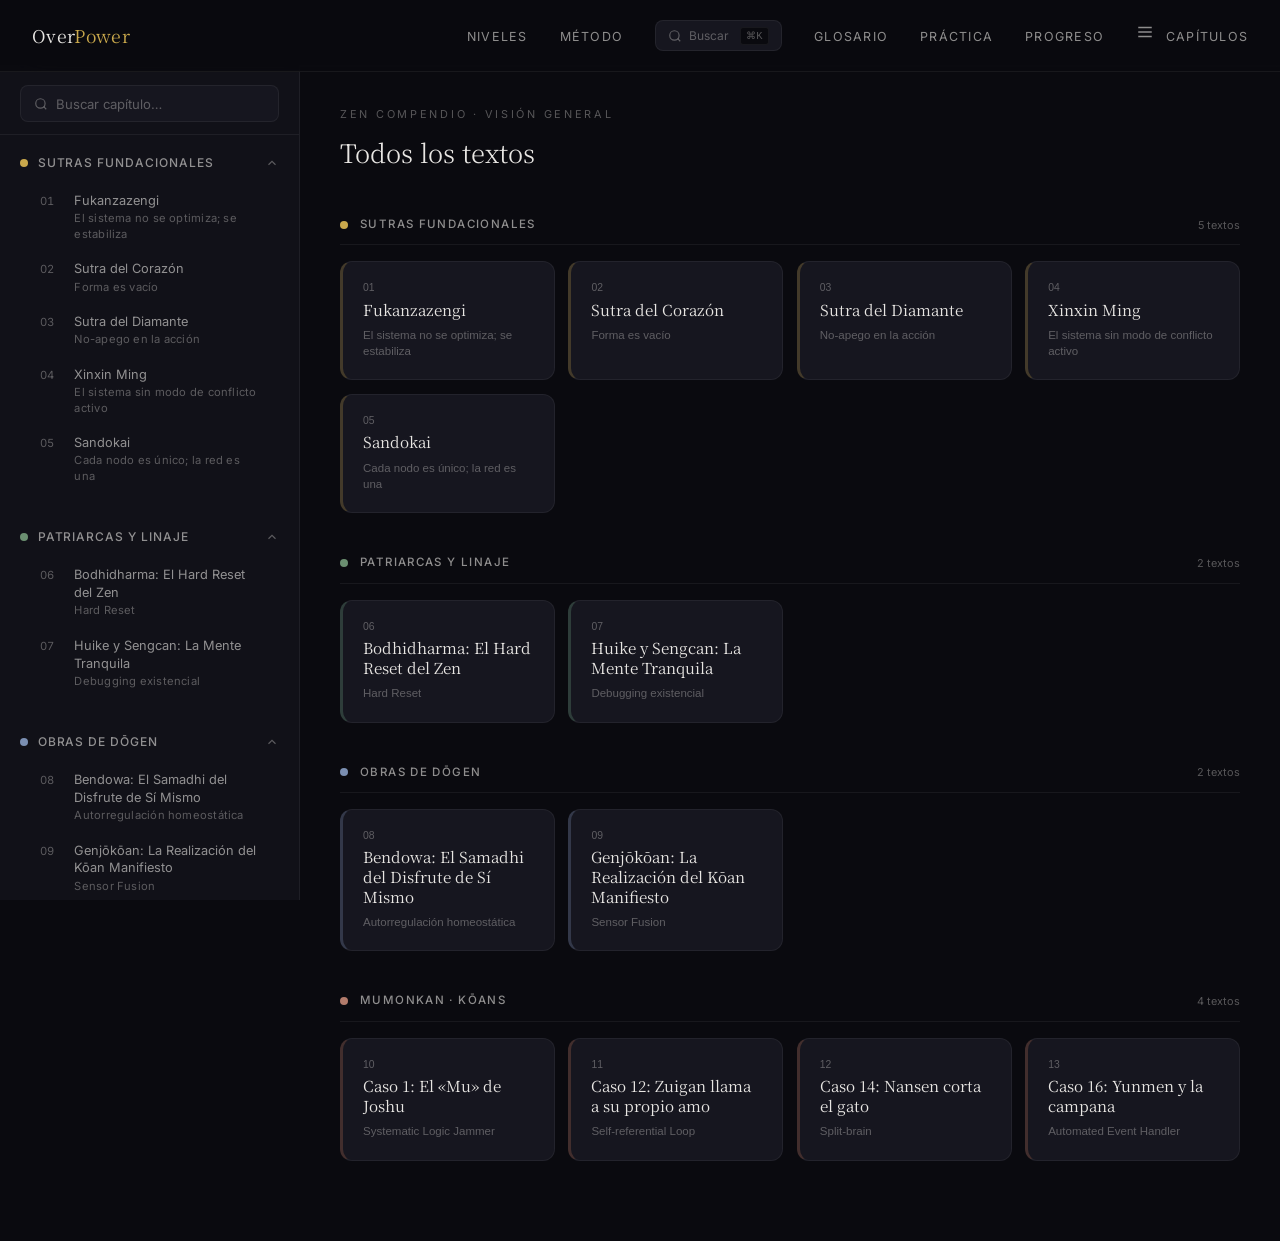
==== web/explorar.html @ 68398032 "Initial commit: 64 chapters and web platform" ====
<!DOCTYPE html>
<html lang="es">
<head>
    <meta charset="UTF-8">
    <meta name="viewport" content="width=device-width, initial-scale=1.0">
    <meta name="description" content="OverPower Compendio — Navega y lee los 32 capítulos del Zen traducido al lenguaje contemporáneo.">
    <title>Explorar · OverPower Zen Compendium</title>

    <link rel="preconnect" href="https://fonts.googleapis.com">
    <link rel="preconnect" href="https://fonts.gstatic.com" crossorigin>

    <link rel="stylesheet" href="css/tokens.css">
    <link rel="stylesheet" href="css/reader.css">
    <link rel="stylesheet" href="css/glossary.css">
    <link rel="stylesheet" href="css/search.css">

    <style>
        /* Page-specific small overrides */
        .nav { transform: none !important; }
    </style>
</head>
<body>

    <!-- NAV (always visible on explorar) -->
    <nav class="nav" id="nav" aria-label="Navegación principal">
        <a href="index.html" class="nav-logo">Over<em>Power</em></a>
        <ul class="nav-links">
            <li class="nav-hide-mobile"><a href="index.html#niveles">Niveles</a></li>
            <li class="nav-hide-mobile"><a href="index.html#metodo">Método</a></li>
            <li class="nav-hide-mobile">
                <button class="nav-search-btn" id="searchTrigger" aria-label="Buscar (Ctrl+K)">
                    <svg width="14" height="14" viewBox="0 0 24 24" fill="none" stroke="currentColor" stroke-width="2" aria-hidden="true">
                        <circle cx="11" cy="11" r="8"/><path d="M21 21l-4.35-4.35"/>
                    </svg>
                    Buscar <span class="srch-hint">⌘K</span>
                </button>
            </li>
            <li class="nav-hide-mobile"><a href="glosario.html">Glosario</a></li>
            <li class="nav-hide-mobile"><a href="practica.html">Práctica</a></li>
            <li class="nav-hide-mobile"><a href="progreso.html">Progreso</a></li>
            <!-- Mobile menu toggle -->
            <li>
                <button class="nav-link-btn" id="menuBtn" aria-label="Abrir navegación" aria-expanded="false">
                    <svg width="18" height="18" viewBox="0 0 24 24" fill="none" stroke="currentColor" stroke-width="2" aria-hidden="true">
                        <line x1="3" y1="6" x2="21" y2="6"/>
                        <line x1="3" y1="12" x2="21" y2="12"/>
                        <line x1="3" y1="18" x2="21" y2="18"/>
                    </svg>
                    <span class="nav-hide-mobile" style="margin-left:0.4rem">Capítulos</span>
                </button>
            </li>
        </ul>
    </nav>

    <!-- Reading progress bar -->
    <div class="reader-progress" aria-hidden="true">
        <div class="reader-progress-bar" id="progressBar"></div>
    </div>

    <!-- Sidebar overlay (mobile) -->
    <div class="sidebar-overlay" id="sidebarOverlay" aria-hidden="true"></div>

    <!-- ═══════ MAIN LAYOUT ═══════ -->
    <div class="explorar-layout">

        <!-- ─── SIDEBAR ─── -->
        <aside class="sidebar" id="sidebar" aria-label="Índice del compendio">

            <div class="sidebar-search">
                <div class="search-input-wrap">
                    <svg viewBox="0 0 24 24" fill="none" stroke="currentColor" stroke-width="2" aria-hidden="true">
                        <circle cx="11" cy="11" r="8"/>
                        <path d="M21 21l-4.35-4.35"/>
                    </svg>
                    <input
                        type="search"
                        class="search-input"
                        id="searchInput"
                        placeholder="Buscar capítulo…"
                        aria-label="Buscar en el compendio"
                        autocomplete="off"
                        spellcheck="false"
                    >
                </div>
            </div>

            <div id="levelsContainer" role="navigation" aria-label="Capítulos por nivel">
                <!-- Built by reader.js -->
            </div>

        </aside>

        <!-- ─── READER PANEL ─── -->
        <main class="reader-panel" id="readerPanel" aria-live="polite" aria-label="Contenido del capítulo">
            <!-- Empty state / chapter content rendered by reader.js -->
        </main>

    </div>

    <script src="js/data.js"></script>
    <script src="js/reader.js"></script>
    <script src="js/search.js"></script>
</body>
</html>
---- web/css/tokens.css ----
/* ═══════════════════════════════════════
   OVERPOWER · DESIGN TOKENS
   Design system shared across all pages
═══════════════════════════════════════ */

@import url('https://fonts.googleapis.com/css2?family=Inter:wght@300;400;500;600;700&family=Noto+Serif+JP:wght@300;400;600&display=swap');

:root {
    /* Backgrounds */
    --bg-deep:          #0a0a0f;
    --bg-surface:       #111118;
    --bg-card:          #16161f;
    --bg-card-hover:    #1c1c28;
    --bg-overlay:       rgba(10, 10, 15, 0.96);

    /* Borders */
    --border-subtle:    rgba(255, 255, 255, 0.06);
    --border-accent:    rgba(255, 255, 255, 0.12);

    /* Text */
    --text-primary:     #e8e6e3;
    --text-secondary:   rgba(232, 230, 227, 0.60);
    --text-tertiary:    rgba(232, 230, 227, 0.35);

    /* Accent — Gold (Nivel 1) */
    --accent-gold:      #c9a84c;
    --accent-gold-dim:  rgba(201, 168, 76, 0.15);
    --accent-gold-glow: rgba(201, 168, 76, 0.08);

    /* Accent — Sage (Nivel 2) */
    --accent-sage:      #6b8f71;
    --accent-sage-dim:  rgba(107, 143, 113, 0.15);

    /* Accent — Ink (Nivel 3) */
    --accent-ink:       #7b8fb2;
    --accent-ink-dim:   rgba(123, 143, 178, 0.15);

    /* Accent — Ember (Nivel 4) */
    --accent-ember:     #b27b6b;
    --accent-ember-dim: rgba(178, 123, 107, 0.15);

    /* Typography */
    --font-body:        'Inter', -apple-system, sans-serif;
    --font-display:     'Noto Serif JP', serif;

    /* Radius */
    --radius-sm:        8px;
    --radius-md:        12px;
    --radius-lg:        20px;

    /* Shadow */
    --shadow-card:      0 2px 20px rgba(0,0,0,0.3), 0 0 1px rgba(255,255,255,0.05);
    --shadow-hover:     0 8px 40px rgba(0,0,0,0.5), 0 0 1px rgba(255,255,255,0.08);

    /* Transitions */
    --transition-smooth: 0.4s cubic-bezier(0.25, 0.46, 0.45, 0.94);
    --transition-fast:   0.2s ease;
}

/* ─── RESET ─── */
*, *::before, *::after {
    margin: 0;
    padding: 0;
    box-sizing: border-box;
}

html {
    scroll-behavior: smooth;
    font-size: 16px;
}

body {
    font-family: var(--font-body);
    background: var(--bg-deep);
    color: var(--text-primary);
    line-height: 1.7;
    -webkit-font-smoothing: antialiased;
    -moz-osx-font-smoothing: grayscale;
    overflow-x: hidden;
}

/* ─── TYPOGRAPHY UTILITIES ─── */
.font-display   { font-family: var(--font-display); }
.text-gold      { color: var(--accent-gold); }
.text-secondary { color: var(--text-secondary); }
.text-tertiary  { color: var(--text-tertiary); }

.label {
    font-size: 0.70rem;
    letter-spacing: 0.25em;
    text-transform: uppercase;
    color: var(--accent-gold);
}

/* ─── ANIMATIONS ─── */
@keyframes fadeUp {
    from { opacity: 0; transform: translateY(20px); }
    to   { opacity: 1; transform: translateY(0); }
}

@keyframes fadeIn {
    from { opacity: 0; }
    to   { opacity: 1; }
}

@keyframes pulse-glow {
    0%, 100% { opacity: 0.4; transform: translate(-50%, -50%) scale(1); }
    50%       { opacity: 0.7; transform: translate(-50%, -50%) scale(1.15); }
}

/* ─── REVEAL (IntersectionObserver) ─── */
.reveal {
    opacity: 0;
    transform: translateY(30px);
    transition: opacity 0.8s ease, transform 0.8s ease;
}
.reveal.visible {
    opacity: 1;
    transform: translateY(0);
}

/* ─── SHARED SECTION WRAPPER ─── */
.section {
    max-width: 1200px;
    margin: 0 auto;
    padding: 6rem 2rem;
}

.section-header {
    text-align: center;
    margin-bottom: 4rem;
}

.section-tag {
    font-size: 0.70rem;
    letter-spacing: 0.30em;
    text-transform: uppercase;
    color: var(--accent-gold);
    margin-bottom: 1rem;
}

.section-title {
    font-family: var(--font-display);
    font-size: clamp(1.8rem, 3.5vw, 2.8rem);
    font-weight: 300;
    line-height: 1.3;
    margin-bottom: 1rem;
}

.section-desc {
    font-size: 1rem;
    color: var(--text-secondary);
    max-width: 620px;
    margin: 0 auto;
    font-weight: 300;
}

/* ─── SHARED NAV ─── */
.nav {
    position: fixed;
    top: 0; left: 0; right: 0;
    z-index: 200;
    padding: 1.25rem 2rem;
    display: flex;
    align-items: center;
    justify-content: space-between;
    background: rgba(10, 10, 15, 0.85);
    backdrop-filter: blur(24px);
    -webkit-backdrop-filter: blur(24px);
    border-bottom: 1px solid var(--border-subtle);
}

.nav-logo {
    font-family: var(--font-display);
    font-size: 1.1rem;
    font-weight: 400;
    color: var(--text-primary);
    text-decoration: none;
    letter-spacing: 0.02em;
}
.nav-logo em { font-style: normal; color: var(--accent-gold); }

.nav-links {
    display: flex;
    align-items: center;
    gap: 2rem;
    list-style: none;
}

.nav-links a, .nav-link-btn {
    font-size: 0.78rem;
    letter-spacing: 0.10em;
    text-transform: uppercase;
    color: var(--text-secondary);
    text-decoration: none;
    border: none;
    background: none;
    cursor: pointer;
    font-family: var(--font-body);
    transition: color var(--transition-fast);
    padding: 0;
}
.nav-links a:hover,
.nav-link-btn:hover { color: var(--accent-gold); }

.nav-cta {
    padding: 0.5rem 1.25rem;
    border: 1px solid var(--accent-gold);
    border-radius: 100px;
    color: var(--accent-gold) !important;
    transition: background var(--transition-fast), color var(--transition-fast) !important;
}
.nav-cta:hover {
    background: var(--accent-gold) !important;
    color: var(--bg-deep) !important;
}

/* ─── SHARED FOOTER ─── */
.footer {
    border-top: 1px solid var(--border-subtle);
    padding: 3rem 2rem;
    text-align: center;
}
.footer-logo {
    font-family: var(--font-display);
    font-size: 1.1rem;
    margin-bottom: 0.5rem;
}
.footer-logo em { font-style: normal; color: var(--accent-gold); }
.footer-quote {
    font-size: 0.85rem;
    color: var(--text-tertiary);
    font-style: italic;
    margin-bottom: 0.75rem;
    max-width: 480px;
    margin-left: auto;
    margin-right: auto;
}
.footer-text {
    font-size: 0.75rem;
    color: var(--text-tertiary);
}

/* ─── RESPONSIVE ─── */
@media (max-width: 768px) {
    .section { padding: 4rem 1.25rem; }
    .nav-links .nav-hide-mobile { display: none; }
}
---- web/css/reader.css ----
/* ═══════════════════════════════════════
   OVERPOWER · EXPLORAR / READER STYLES
═══════════════════════════════════════ */

/* ─── EXPLORAR LAYOUT ─── */
.explorar-layout {
    display: grid;
    grid-template-columns: 300px 1fr;
    min-height: 100vh;
    padding-top: 65px;
}

/* ─── SIDEBAR ─── */
.sidebar {
    position: sticky;
    top: 65px;
    height: calc(100vh - 65px);
    overflow-y: auto;
    border-right: 1px solid var(--border-subtle);
    background: var(--bg-surface);
    scrollbar-width: thin;
    scrollbar-color: var(--border-accent) transparent;
    display: flex;
    flex-direction: column;
}

.sidebar::-webkit-scrollbar { width: 4px; }
.sidebar::-webkit-scrollbar-track { background: transparent; }
.sidebar::-webkit-scrollbar-thumb { background: var(--border-accent); border-radius: 2px; }

/* Search */
.sidebar-search {
    padding: 1.25rem 1.25rem 0.75rem;
    position: sticky;
    top: 0;
    background: var(--bg-surface);
    z-index: 10;
    border-bottom: 1px solid var(--border-subtle);
}

.search-input-wrap {
    position: relative;
    display: flex;
    align-items: center;
}

.search-input-wrap svg {
    position: absolute;
    left: 0.85rem;
    color: var(--text-tertiary);
    width: 14px; height: 14px;
    pointer-events: none;
}

.search-input {
    width: 100%;
    background: var(--bg-card);
    border: 1px solid var(--border-subtle);
    border-radius: var(--radius-sm);
    color: var(--text-primary);
    font-family: var(--font-body);
    font-size: 0.82rem;
    padding: 0.6rem 0.85rem 0.6rem 2.2rem;
    outline: none;
    transition: border-color var(--transition-fast);
}
.search-input::placeholder { color: var(--text-tertiary); }
.search-input:focus { border-color: var(--accent-gold); }

/* Level groups in sidebar */
.sidebar-level {
    padding: 0.5rem 0;
}

.sidebar-level-header {
    display: flex;
    align-items: center;
    gap: 0.6rem;
    padding: 0.6rem 1.25rem;
    cursor: pointer;
    user-select: none;
    transition: background var(--transition-fast);
}
.sidebar-level-header:hover { background: var(--bg-card); }

.sidebar-level-dot {
    width: 8px; height: 8px;
    border-radius: 50%;
    flex-shrink: 0;
}
[data-level="1"] .sidebar-level-dot { background: var(--accent-gold); }
[data-level="2"] .sidebar-level-dot { background: var(--accent-sage); }
[data-level="3"] .sidebar-level-dot { background: var(--accent-ink); }
[data-level="4"] .sidebar-level-dot { background: var(--accent-ember); }

.sidebar-level-name {
    font-size: 0.75rem;
    font-weight: 500;
    letter-spacing: 0.08em;
    text-transform: uppercase;
    color: var(--text-secondary);
    flex: 1;
}

.sidebar-level-chevron {
    width: 14px; height: 14px;
    color: var(--text-tertiary);
    transition: transform 0.3s;
}
.sidebar-level.open .sidebar-level-chevron { transform: rotate(180deg); }

/* Chapter list */
.sidebar-chapters {
    display: none;
    padding: 0 0 0.5rem;
}
.sidebar-level.open .sidebar-chapters { display: block; }

.sidebar-chapter-btn {
    width: 100%;
    display: flex;
    align-items: flex-start;
    gap: 0.65rem;
    padding: 0.55rem 1.25rem 0.55rem 2.5rem;
    border: none;
    background: none;
    color: var(--text-secondary);
    font-family: var(--font-body);
    font-size: 0.80rem;
    line-height: 1.4;
    text-align: left;
    cursor: pointer;
    transition: background var(--transition-fast), color var(--transition-fast);
    position: relative;
}
.sidebar-chapter-btn:hover {
    background: var(--bg-card);
    color: var(--text-primary);
}
.sidebar-chapter-btn.active {
    color: var(--accent-gold);
    background: var(--accent-gold-dim);
}
.sidebar-chapter-btn.active::before {
    content: '';
    position: absolute;
    left: 0; top: 0; bottom: 0;
    width: 3px;
    background: var(--accent-gold);
    border-radius: 0 2px 2px 0;
}

.chapter-btn-num {
    font-variant-numeric: tabular-nums;
    color: var(--text-tertiary);
    font-size: 0.70rem;
    padding-top: 2px;
    flex-shrink: 0;
    width: 1.5rem;
}

.chapter-btn-content { flex: 1; }
.chapter-btn-title { display: block; }
.chapter-btn-metaphor {
    display: block;
    font-size: 0.70rem;
    color: var(--text-tertiary);
    margin-top: 0.1rem;
    letter-spacing: 0.02em;
}

/* Read dot (read/unread) */
.chapter-read-dot {
    width: 6px; height: 6px;
    border-radius: 50%;
    background: var(--accent-gold);
    flex-shrink: 0;
    margin-top: 5px;
    opacity: 0;
    transition: opacity 0.3s;
}
.sidebar-chapter-btn.read .chapter-read-dot { opacity: 1; }

/* ─── MAIN READER PANEL ─── */
.reader-panel {
    min-height: calc(100vh - 65px);
    display: flex;
    flex-direction: column;
}

/* Empty state */
.reader-empty {
    flex: 1;
    display: flex;
    flex-direction: column;
    align-items: center;
    justify-content: center;
    text-align: center;
    padding: 3rem;
    gap: 1rem;
    opacity: 0;
    animation: fadeIn 0.6s 0.2s ease forwards;
}

.reader-empty-glyph {
    font-family: var(--font-display);
    font-size: 5rem;
    font-weight: 300;
    color: var(--border-subtle);
    line-height: 1;
    margin-bottom: 0.5rem;
}

.reader-empty h2 {
    font-family: var(--font-display);
    font-size: 1.4rem;
    font-weight: 300;
    color: var(--text-secondary);
}
.reader-empty p {
    font-size: 0.9rem;
    color: var(--text-tertiary);
    max-width: 340px;
    line-height: 1.7;
}

/* Chapter reader */
.reader-chapter {
    max-width: 760px;
    margin: 0 auto;
    padding: 3.5rem 2.5rem 5rem;
    width: 100%;
    animation: fadeIn 0.5s ease;
}

.reader-breadcrumb {
    display: flex;
    align-items: center;
    gap: 0.5rem;
    margin-bottom: 2.5rem;
    font-size: 0.72rem;
    letter-spacing: 0.10em;
    text-transform: uppercase;
    color: var(--text-tertiary);
}
.reader-breadcrumb .sep { opacity: 0.4; }

.reader-chapter-num {
    font-family: var(--font-display);
    font-size: 5rem;
    font-weight: 300;
    line-height: 1;
    color: var(--border-subtle);
    margin-bottom: -1rem;
}

.reader-title {
    font-family: var(--font-display);
    font-size: clamp(1.8rem, 3vw, 2.5rem);
    font-weight: 300;
    line-height: 1.2;
    margin-bottom: 0.5rem;
}

.reader-metaphor {
    font-size: 0.75rem;
    letter-spacing: 0.12em;
    text-transform: uppercase;
    color: var(--accent-gold);
    margin-bottom: 2rem;
}

/* Level badge */
.reader-level-badge {
    display: inline-flex;
    align-items: center;
    gap: 0.4rem;
    padding: 0.3rem 0.8rem;
    border-radius: 100px;
    font-size: 0.70rem;
    letter-spacing: 0.08em;
    text-transform: uppercase;
    margin-bottom: 2.5rem;
    background: var(--bg-card);
    border: 1px solid var(--border-subtle);
    color: var(--text-tertiary);
}
.reader-level-badge .dot {
    width: 6px; height: 6px;
    border-radius: 50%;
}

/* Divider */
.reader-divider {
    width: 40px;
    height: 1px;
    background: var(--border-accent);
    margin: 2rem 0;
}

/* Content blocks */
.reader-section-label {
    font-size: 0.68rem;
    letter-spacing: 0.25em;
    text-transform: uppercase;
    color: var(--text-tertiary);
    margin-bottom: 0.75rem;
}

.reader-body {
    font-size: 1.05rem;
    line-height: 1.85;
    color: var(--text-secondary);
    margin-bottom: 1.5rem;
}

.reader-body strong {
    color: var(--text-primary);
    font-weight: 500;
}

.reader-body em {
    color: var(--text-primary);
    font-style: italic;
}

/* Analogy cards */
.analogy-card {
    background: var(--bg-card);
    border: 1px solid var(--border-subtle);
    border-radius: var(--radius-md);
    padding: 1.5rem;
    margin-bottom: 1rem;
    transition: border-color var(--transition-fast);
}
.analogy-card:hover { border-color: var(--border-accent); }

.analogy-title {
    font-family: var(--font-display);
    font-size: 0.95rem;
    color: var(--text-primary);
    margin-bottom: 0.75rem;
}

.analogy-text {
    font-size: 0.92rem;
    line-height: 1.75;
    color: var(--text-secondary);
}

.analogy-limit {
    margin-top: 0.75rem;
    padding: 0.6rem 0.9rem;
    background: var(--bg-surface);
    border-radius: var(--radius-sm);
    font-size: 0.80rem;
    color: var(--text-tertiary);
    font-style: italic;
    border-left: 2px solid var(--border-accent);
}
.analogy-limit::before { content: '⚠ '; }

/* Contemplative question */
.reader-question {
    margin-top: 2.5rem;
    padding: 2rem;
    background: var(--accent-gold-glow);
    border-left: 3px solid var(--accent-gold);
    border-radius: 0 var(--radius-md) var(--radius-md) 0;
    font-size: 1.05rem;
    color: var(--text-primary);
    line-height: 1.8;
    font-style: italic;
    font-family: var(--font-display);
    font-weight: 300;
}

/* Navigation between chapters */
.reader-nav-bottom {
    display: flex;
    justify-content: space-between;
    align-items: center;
    margin-top: 4rem;
    padding-top: 2rem;
    border-top: 1px solid var(--border-subtle);
    gap: 1rem;
}

.reader-nav-btn {
    display: flex;
    align-items: center;
    gap: 0.5rem;
    padding: 0.75rem 1.25rem;
    border: 1px solid var(--border-subtle);
    border-radius: var(--radius-md);
    background: var(--bg-card);
    color: var(--text-secondary);
    font-family: var(--font-body);
    font-size: 0.82rem;
    cursor: pointer;
    transition: var(--transition-fast);
    text-decoration: none;
    max-width: 240px;
}
.reader-nav-btn:hover {
    border-color: var(--accent-gold);
    color: var(--accent-gold);
}
.reader-nav-btn .nav-btn-title {
    font-size: 0.75rem;
    color: var(--text-tertiary);
    display: block;
}
.reader-nav-btn .nav-btn-chapter {
    font-size: 0.85rem;
    color: inherit;
    display: block;
    margin-top: 0.1rem;
    white-space: nowrap;
    overflow: hidden;
    text-overflow: ellipsis;
}
.reader-nav-btn.prev { flex-direction: row; }
.reader-nav-btn.next { flex-direction: row-reverse; margin-left: auto; }

/* Progress bar */
.reader-progress {
    position: fixed;
    top: 65px; left: 300px; right: 0;
    height: 2px;
    background: var(--border-subtle);
    z-index: 100;
}
.reader-progress-bar {
    height: 100%;
    background: var(--accent-gold);
    transition: width 0.1s;
    width: 0%;
}

/* ─── RESPONSIVE ─── */
@media (max-width: 900px) {
    .explorar-layout {
        grid-template-columns: 1fr;
    }

    .sidebar {
        position: fixed;
        left: -300px;
        top: 65px;
        width: 300px;
        z-index: 150;
        transition: left 0.4s cubic-bezier(0.25, 0.46, 0.45, 0.94);
        height: calc(100vh - 65px);
    }

    .sidebar.open { left: 0; }

    .sidebar-overlay {
        display: none;
        position: fixed;
        inset: 0;
        background: rgba(0,0,0,0.5);
        z-index: 140;
        backdrop-filter: blur(4px);
    }
    .sidebar-overlay.visible { display: block; }

    .reader-progress { left: 0; }

    .reader-chapter { padding: 2rem 1.25rem 4rem; }

    .reader-nav-bottom { flex-direction: column; }
    .reader-nav-btn { max-width: 100%; width: 100%; }
    .reader-nav-btn.next { margin-left: 0; }
}

@media (max-width: 768px) {
    .reader-chapter-num { font-size: 3.5rem; }
    .reader-question { padding: 1.25rem; }
}

/* ═══════════════════════════════════════
   MOSAIC VIEW (chapter gallery home state)
═══════════════════════════════════════ */

.mosaic-home {
    padding: 2.5rem;
    animation: fadeIn 0.5s ease;
    overflow-y: auto;
}

.mosaic-home-header {
    margin-bottom: 2.5rem;
}
.mosaic-home-eyebrow {
    font-size: 0.68rem;
    letter-spacing: 0.25em;
    text-transform: uppercase;
    color: var(--text-tertiary);
    margin-bottom: 0.5rem;
}
.mosaic-home-title {
    font-family: var(--font-display);
    font-size: 1.6rem;
    font-weight: 300;
    color: var(--text-primary);
}

/* One level group per row */
.mosaic-level-group {
    margin-bottom: 2.5rem;
}

.mosaic-level-header {
    display: flex;
    align-items: center;
    gap: 0.75rem;
    margin-bottom: 1rem;
    padding-bottom: 0.6rem;
    border-bottom: 1px solid var(--border-subtle);
}

.mosaic-level-dot {
    width: 8px; height: 8px;
    border-radius: 50%;
    flex-shrink: 0;
}
.mosaic-level-group[data-level="1"] .mosaic-level-dot { background: var(--accent-gold); }
.mosaic-level-group[data-level="2"] .mosaic-level-dot { background: var(--accent-sage); }
.mosaic-level-group[data-level="3"] .mosaic-level-dot { background: var(--accent-ink); }
.mosaic-level-group[data-level="4"] .mosaic-level-dot { background: var(--accent-ember); }

.mosaic-level-name {
    font-size: 0.72rem;
    font-weight: 500;
    letter-spacing: 0.12em;
    text-transform: uppercase;
    color: var(--text-secondary);
    flex: 1;
}

.mosaic-level-count {
    font-size: 0.68rem;
    color: var(--text-tertiary);
}

/* Chapter card grid per level */
.mosaic-grid {
    display: grid;
    grid-template-columns: repeat(auto-fill, minmax(210px, 1fr));
    gap: 0.85rem;
}

.mosaic-card {
    background: var(--bg-card);
    border: 1px solid var(--border-subtle);
    border-radius: var(--radius-md);
    padding: 1.25rem;
    cursor: pointer;
    transition: var(--transition-smooth);
    position: relative;
    text-align: left;
    border-left-width: 3px;
    display: flex;
    flex-direction: column;
    gap: 0.4rem;
}

.mosaic-card[data-level="1"] { border-left-color: rgba(201,168,76,0.25); }
.mosaic-card[data-level="2"] { border-left-color: rgba(120,180,140,0.25); }
.mosaic-card[data-level="3"] { border-left-color: rgba(140,160,200,0.25); }
.mosaic-card[data-level="4"] { border-left-color: rgba(200,120,90,0.25); }

.mosaic-card:hover {
    background: var(--bg-card-hover);
    transform: translateY(-2px);
    box-shadow: var(--shadow-card);
}
.mosaic-card[data-level="1"]:hover { border-left-color: var(--accent-gold); }
.mosaic-card[data-level="2"]:hover { border-left-color: var(--accent-sage); }
.mosaic-card[data-level="3"]:hover { border-left-color: var(--accent-ink); }
.mosaic-card[data-level="4"]:hover { border-left-color: var(--accent-ember); }

.mosaic-card-read-dot {
    position: absolute;
    top: 0.85rem; right: 0.85rem;
    width: 6px; height: 6px;
    border-radius: 50%;
    background: var(--accent-gold);
    opacity: 0;
    transition: opacity 0.3s;
}
.mosaic-card.is-read .mosaic-card-read-dot { opacity: 1; }

.mosaic-card-num {
    font-size: 0.65rem;
    color: var(--text-tertiary);
    font-variant-numeric: tabular-nums;
}
.mosaic-card-title {
    font-family: var(--font-display);
    font-size: 0.95rem;
    font-weight: 400;
    color: var(--text-primary);
    line-height: 1.3;
}
.mosaic-card-metaphor {
    font-size: 0.72rem;
    color: var(--text-tertiary);
    line-height: 1.4;
    margin-top: 0.1rem;
}

/* ═══════════════════════════════════════
   RELATED CHAPTERS (at end of reader)
═══════════════════════════════════════ */

.related-section {
    margin-top: 3rem;
    padding-top: 2rem;
    border-top: 1px solid var(--border-subtle);
}

.related-section-label {
    font-size: 0.68rem;
    letter-spacing: 0.25em;
    text-transform: uppercase;
    color: var(--text-tertiary);
    margin-bottom: 1rem;
}

.related-grid {
    display: grid;
    grid-template-columns: repeat(auto-fill, minmax(200px, 1fr));
    gap: 0.85rem;
}

.related-card {
    background: var(--bg-card);
    border: 1px solid var(--border-subtle);
    border-radius: var(--radius-md);
    padding: 1.1rem;
    cursor: pointer;
    transition: var(--transition-smooth);
    position: relative;
    display: flex;
    flex-direction: column;
    gap: 0.35rem;
}
.related-card:hover {
    border-color: var(--border-accent);
    background: var(--bg-card-hover);
    transform: translateY(-2px);
    box-shadow: var(--shadow-card);
}

.related-card-num {
    font-size: 0.65rem;
    color: var(--text-tertiary);
    font-variant-numeric: tabular-nums;
}
.related-card-title {
    font-family: var(--font-display);
    font-size: 0.9rem;
    font-weight: 400;
    color: var(--text-primary);
    line-height: 1.3;
}

.related-shared-terms {
    display: flex;
    flex-wrap: wrap;
    gap: 0.3rem;
    margin-top: 0.4rem;
}
.related-term-chip {
    font-size: 0.62rem;
    padding: 0.15rem 0.45rem;
    border-radius: 100px;
    background: var(--accent-gold-dim);
    color: var(--accent-gold);
    font-weight: 500;
}

/* Responsive mosaic */
@media (max-width: 900px) {
    .mosaic-home { padding: 1.5rem 1.25rem; }
    .mosaic-grid { grid-template-columns: repeat(auto-fill, minmax(170px, 1fr)); }
}
@media (max-width: 600px) {
    .mosaic-grid { grid-template-columns: 1fr 1fr; }
    .related-grid { grid-template-columns: 1fr 1fr; }
}
---- web/css/glossary.css ----
/* ═══════════════════════════════════════
   OVERPOWER · GLOSSARY PAGE + TOOLTIP STYLES
═══════════════════════════════════════ */

/* ─── GLOSSARY PAGE LAYOUT ─── */
.glosario-page {
    padding-top: 65px;
    min-height: 100vh;
}

/* ─── GLOSARIO HERO ─── */
.glosario-hero {
    padding: 3.5rem 2rem 2rem;
    text-align: center;
    border-bottom: 1px solid var(--border-subtle);
    background: linear-gradient(to bottom, rgba(201, 168, 76, 0.04), transparent);
}

.glosario-hero h1 {
    font-family: var(--font-display);
    font-size: clamp(2rem, 4vw, 3rem);
    font-weight: 300;
    margin-bottom: 0.5rem;
}

.glosario-hero h1 em {
    font-style: normal;
    color: var(--accent-gold);
}

.glosario-hero p {
    font-size: 0.95rem;
    color: var(--text-secondary);
    max-width: 540px;
    margin: 0 auto 2rem;
    line-height: 1.7;
}

/* ─── CONTROLS BAR ─── */
.glosario-controls {
    max-width: 1200px;
    margin: 0 auto;
    padding: 1.5rem 2rem;
    display: flex;
    gap: 1rem;
    align-items: center;
    flex-wrap: wrap;
}

.glosario-search-wrap {
    position: relative;
    flex: 1;
    min-width: 200px;
}

.glosario-search-wrap svg {
    position: absolute;
    left: 1rem;
    top: 50%;
    transform: translateY(-50%);
    color: var(--text-tertiary);
    width: 16px; height: 16px;
    pointer-events: none;
}

.glosario-search {
    width: 100%;
    background: var(--bg-card);
    border: 1px solid var(--border-subtle);
    border-radius: var(--radius-md);
    color: var(--text-primary);
    font-family: var(--font-body);
    font-size: 0.9rem;
    padding: 0.75rem 1rem 0.75rem 2.8rem;
    outline: none;
    transition: border-color var(--transition-fast);
}
.glosario-search::placeholder { color: var(--text-tertiary); }
.glosario-search:focus { border-color: var(--accent-gold); }

/* Level filter pills */
.glosario-filters {
    display: flex;
    gap: 0.5rem;
    flex-wrap: wrap;
}

.filter-pill {
    padding: 0.4rem 0.9rem;
    border-radius: 100px;
    border: 1px solid var(--border-subtle);
    background: none;
    color: var(--text-tertiary);
    font-family: var(--font-body);
    font-size: 0.72rem;
    letter-spacing: 0.08em;
    text-transform: uppercase;
    cursor: pointer;
    transition: all var(--transition-fast);
    display: flex;
    align-items: center;
    gap: 0.4rem;
}
.filter-pill:hover { border-color: var(--border-accent); color: var(--text-secondary); }
.filter-pill.active {
    background: var(--accent-gold-dim);
    border-color: var(--accent-gold);
    color: var(--accent-gold);
}
.filter-pill .pill-dot {
    width: 6px; height: 6px;
    border-radius: 50%;
}

/* Counter */
.glosario-count {
    font-size: 0.75rem;
    color: var(--text-tertiary);
    white-space: nowrap;
    margin-left: auto;
}

/* ─── GLOSSARY GRID ─── */
.glosario-grid {
    max-width: 1200px;
    margin: 0 auto;
    padding: 0 2rem 5rem;
    display: grid;
    grid-template-columns: repeat(auto-fill, minmax(320px, 1fr));
    gap: 1.25rem;
}

/* ─── TERM CARD ─── */
.gterm-card {
    background: var(--bg-card);
    border: 1px solid var(--border-subtle);
    border-radius: var(--radius-lg);
    padding: 1.75rem;
    transition: var(--transition-smooth);
    position: relative;
    overflow: hidden;
    display: flex;
    flex-direction: column;
    gap: 0;
}

.gterm-card::before {
    content: '';
    position: absolute;
    top: 0; left: 0; right: 0;
    height: 2px;
    background: var(--accent-gold);
    transform: scaleX(0);
    transform-origin: left;
    transition: transform 0.35s cubic-bezier(0.25, 0.46, 0.45, 0.94);
}
.gterm-card:hover {
    border-color: var(--border-accent);
    background: var(--bg-card-hover);
    transform: translateY(-2px);
    box-shadow: var(--shadow-card);
}
.gterm-card:hover::before { transform: scaleX(1); }

.gterm-card[style*="--level-color"] { --card-color: var(--level-color, var(--accent-gold)); }

/* Term header */
.gterm-header {
    display: flex;
    align-items: flex-start;
    justify-content: space-between;
    gap: 0.5rem;
    margin-bottom: 0.75rem;
}

.gterm-name {
    font-family: var(--font-display);
    font-size: 1.3rem;
    font-weight: 400;
    color: var(--text-primary);
    line-height: 1.2;
}

.gterm-alt {
    display: inline-block;
    font-size: 0.72rem;
    letter-spacing: 0.08em;
    text-transform: uppercase;
    color: var(--accent-gold);
    background: var(--accent-gold-dim);
    padding: 0.15rem 0.5rem;
    border-radius: 4px;
    white-space: nowrap;
    margin-top: 0.3rem;
}

/* Sections */
.gterm-section {
    margin-top: 0.85rem;
}
.gterm-section-label {
    font-size: 0.62rem;
    letter-spacing: 0.20em;
    text-transform: uppercase;
    color: var(--text-tertiary);
    margin-bottom: 0.3rem;
}
.gterm-section-text {
    font-size: 0.87rem;
    line-height: 1.6;
    color: var(--text-secondary);
}

/* Bridge translation */
.gterm-bridge {
    margin-top: 0.85rem;
    padding: 0.6rem 0.9rem;
    background: var(--accent-gold-glow);
    border-left: 2px solid var(--accent-gold);
    border-radius: 0 var(--radius-sm) var(--radius-sm) 0;
    font-size: 0.85rem;
    color: var(--text-primary);
    font-style: italic;
    line-height: 1.5;
}

/* Risk */
.gterm-risk {
    margin-top: 0.75rem;
    display: flex;
    gap: 0.4rem;
    font-size: 0.80rem;
    color: var(--text-tertiary);
    line-height: 1.5;
}
.gterm-risk-icon { flex-shrink: 0; }

/* Divider */
.gterm-divider {
    width: 100%;
    height: 1px;
    background: var(--border-subtle);
    margin: 1rem 0;
}

/* Chapter pills */
.gterm-chapters {
    display: flex;
    flex-wrap: wrap;
    gap: 0.4rem;
    margin-top: auto;
    padding-top: 0.5rem;
}
.gterm-chapters-label {
    font-size: 0.62rem;
    letter-spacing: 0.15em;
    text-transform: uppercase;
    color: var(--text-tertiary);
    width: 100%;
    margin-bottom: 0.3rem;
}
.chapter-pill {
    padding: 0.2rem 0.6rem;
    border-radius: 100px;
    font-size: 0.70rem;
    font-weight: 500;
    text-decoration: none;
    cursor: pointer;
    transition: opacity 0.2s;
    border: none;
    font-family: var(--font-body);
}
.chapter-pill:hover { opacity: 0.8; }
.chapter-pill[data-level="1"] { background: var(--accent-gold-dim);  color: var(--accent-gold); }
.chapter-pill[data-level="2"] { background: var(--accent-sage-dim);  color: var(--accent-sage); }
.chapter-pill[data-level="3"] { background: var(--accent-ink-dim);   color: var(--accent-ink); }
.chapter-pill[data-level="4"] { background: var(--accent-ember-dim); color: var(--accent-ember); }

/* Empty state */
.glosario-empty {
    grid-column: 1 / -1;
    text-align: center;
    padding: 4rem 2rem;
    color: var(--text-tertiary);
}
.glosario-empty p { font-size: 0.9rem; }


/* ═══════════════════════════════════════
   TOOLTIP SYSTEM (used in reader)
═══════════════════════════════════════ */

.gloss-term {
    position: relative;
    color: var(--accent-gold);
    text-decoration: underline;
    text-decoration-style: dotted;
    text-underline-offset: 3px;
    text-decoration-color: rgba(201, 168, 76, 0.5);
    cursor: help;
    display: inline;
}

.gloss-tooltip {
    position: absolute;
    bottom: calc(100% + 10px);
    left: 50%;
    transform: translateX(-50%) translateY(6px);
    width: 270px;
    background: var(--bg-card);
    border: 1px solid var(--border-accent);
    border-radius: var(--radius-md);
    padding: 1rem 1.1rem;
    box-shadow: 0 8px 40px rgba(0,0,0,0.6), 0 0 0 1px rgba(255,255,255,0.03);
    opacity: 0;
    pointer-events: none;
    transition: opacity 0.18s ease, transform 0.18s ease;
    z-index: 500;
    text-align: left;
    font-style: normal;
    display: block;
}
/* Pointer arrow */
.gloss-tooltip::after {
    content: '';
    position: absolute;
    top: 100%;
    left: 50%;
    transform: translateX(-50%);
    border: 6px solid transparent;
    border-top-color: var(--border-accent);
}

/* Show on hover + focus */
.gloss-term:hover      .gloss-tooltip,
.gloss-term:focus-within .gloss-tooltip {
    opacity: 1;
    transform: translateX(-50%) translateY(0);
    pointer-events: auto;
}

/* Tooltip internals */
.gt-name {
    display: block;
    font-family: var(--font-display);
    font-size: 1rem;
    font-weight: 400;
    color: var(--text-primary);
    margin-bottom: 0.1rem;
}

.gt-alt {
    display: inline-block;
    font-size: 0.65rem;
    letter-spacing: 0.10em;
    text-transform: uppercase;
    color: var(--accent-gold);
    margin-bottom: 0.6rem;
    font-style: normal;
}

.gt-def {
    font-size: 0.80rem;
    color: var(--text-secondary);
    line-height: 1.55;
    margin-bottom: 0.5rem;
    font-family: var(--font-body);
    font-style: normal;
    font-weight: 400;
}

.gt-bridge {
    font-size: 0.78rem;
    color: var(--accent-gold);
    font-style: italic;
    line-height: 1.45;
    padding: 0.35rem 0.6rem;
    background: var(--accent-gold-glow);
    border-radius: var(--radius-sm);
    display: block;
    font-family: var(--font-body);
    font-weight: 400;
}

.gt-link {
    display: inline-block;
    margin-top: 0.6rem;
    font-size: 0.68rem;
    letter-spacing: 0.08em;
    text-transform: uppercase;
    color: var(--text-tertiary);
    text-decoration: none;
    transition: color 0.2s;
}
.gt-link:hover { color: var(--accent-gold); }

/* Ensure tooltips near top of screen open downward */
.gloss-term.tooltip-below .gloss-tooltip {
    bottom: auto;
    top: calc(100% + 10px);
    transform: translateX(-50%) translateY(-6px);
}
.gloss-term.tooltip-below:hover .gloss-tooltip,
.gloss-term.tooltip-below:focus-within .gloss-tooltip {
    transform: translateX(-50%) translateY(0);
}
.gloss-term.tooltip-below .gloss-tooltip::after {
    bottom: 100%; top: auto;
    border-top-color: transparent;
    border-bottom-color: var(--border-accent);
}

/* ─── RESPONSIVE ─── */
@media (max-width: 768px) {
    .glosario-grid { grid-template-columns: 1fr; padding: 0 1.25rem 4rem; }
    .glosario-controls { padding: 1rem 1.25rem; }
    .glosario-hero { padding: 2.5rem 1.25rem 1.5rem; }
    
    /* Tooltip: on mobile show below */
    .gloss-tooltip {
        width: 230px;
        font-size: 0.85rem;
    }
}
---- web/css/search.css ----
/* ═══════════════════════════════════════
   OVERPOWER · GLOBAL SEARCH MODAL
═══════════════════════════════════════ */

/* ─── SEARCH TRIGGER BUTTON (in nav) ─── */
.nav-search-btn {
    display: flex;
    align-items: center;
    gap: 0.45rem;
    padding: 0.35rem 0.75rem;
    border: 1px solid var(--border-subtle);
    border-radius: var(--radius-sm);
    background: var(--bg-card);
    color: var(--text-tertiary);
    font-family: var(--font-body);
    font-size: 0.75rem;
    cursor: pointer;
    transition: all var(--transition-fast);
}
.nav-search-btn:hover {
    border-color: var(--border-accent);
    color: var(--text-secondary);
}
.nav-search-btn svg { flex-shrink: 0; }
.nav-search-btn .srch-hint {
    font-size: 0.65rem;
    background: var(--bg-deep);
    border: 1px solid var(--border-subtle);
    border-radius: 3px;
    padding: 0.1rem 0.35rem;
    color: var(--text-tertiary);
    margin-left: 0.2rem;
    font-family: monospace;
}
.nav-hide-mobile .srch-hint { display: none; }
@media (min-width: 700px) { .nav-hide-mobile .srch-hint { display: inline; } }

/* ─── OVERLAY ─── */
.srch-overlay {
    position: fixed;
    inset: 0;
    background: rgba(0, 0, 0, 0.75);
    backdrop-filter: blur(8px);
    -webkit-backdrop-filter: blur(8px);
    z-index: 9000;
    display: flex;
    align-items: flex-start;
    justify-content: center;
    padding: 10vh 1rem 2rem;
    opacity: 0;
    pointer-events: none;
    transition: opacity 0.18s ease;
}
.srch-overlay.open {
    opacity: 1;
    pointer-events: auto;
}

/* ─── MODAL BOX ─── */
.srch-modal {
    width: 560px;
    max-width: 100%;
    background: var(--bg-card);
    border: 1px solid var(--border-accent);
    border-radius: var(--radius-lg);
    overflow: hidden;
    box-shadow: 0 24px 80px rgba(0, 0, 0, 0.8);
    transform: translateY(-12px) scale(0.98);
    transition: transform 0.18s ease;
}
.srch-overlay.open .srch-modal {
    transform: translateY(0) scale(1);
}

/* ─── INPUT ROW ─── */
.srch-input-row {
    display: flex;
    align-items: center;
    gap: 0.75rem;
    padding: 0.9rem 1.1rem;
    border-bottom: 1px solid var(--border-subtle);
}
.srch-input-row svg {
    flex-shrink: 0;
    color: var(--text-tertiary);
    width: 18px; height: 18px;
}
.srch-input {
    flex: 1;
    background: none;
    border: none;
    outline: none;
    font-family: var(--font-body);
    font-size: 0.95rem;
    color: var(--text-primary);
}
.srch-input::placeholder { color: var(--text-tertiary); }
.srch-esc {
    font-size: 0.65rem;
    font-family: monospace;
    border: 1px solid var(--border-subtle);
    border-radius: 4px;
    padding: 0.15rem 0.45rem;
    color: var(--text-tertiary);
    background: var(--bg-deep);
    cursor: pointer;
    white-space: nowrap;
}

/* ─── RESULTS AREA ─── */
.srch-results {
    max-height: 420px;
    overflow-y: auto;
    scrollbar-width: thin;
    scrollbar-color: var(--border-accent) transparent;
}
.srch-results:empty { display: none; }

/* Hint state */
.srch-hint-state {
    padding: 2rem;
    text-align: center;
    color: var(--text-tertiary);
    font-size: 0.82rem;
    line-height: 1.7;
}

/* Empty state */
.srch-empty {
    padding: 2rem;
    text-align: center;
    color: var(--text-tertiary);
    font-size: 0.85rem;
}

/* Group label */
.srch-group-label {
    font-size: 0.62rem;
    letter-spacing: 0.20em;
    text-transform: uppercase;
    color: var(--text-tertiary);
    padding: 0.6rem 1.1rem 0.3rem;
}

/* Result item */
.srch-item {
    display: flex;
    align-items: flex-start;
    gap: 0.75rem;
    padding: 0.7rem 1.1rem;
    text-decoration: none;
    color: inherit;
    cursor: pointer;
    transition: background var(--transition-fast);
    border: none;
    width: 100%;
    text-align: left;
    background: none;
    font-family: var(--font-body);
}
.srch-item:hover,
.srch-item.srch-focused {
    background: var(--bg-card-hover);
}

.srch-item-icon {
    width: 32px; height: 32px;
    border-radius: var(--radius-sm);
    display: flex; align-items: center; justify-content: center;
    flex-shrink: 0;
    font-size: 0.75rem;
    font-weight: 600;
    font-family: var(--font-display);
}

/* Chapter item icon color by level */
.srch-item[data-level="1"] .srch-item-icon { background: var(--accent-gold-dim);  color: var(--accent-gold); }
.srch-item[data-level="2"] .srch-item-icon { background: var(--accent-sage-dim);  color: var(--accent-sage); }
.srch-item[data-level="3"] .srch-item-icon { background: var(--accent-ink-dim);   color: var(--accent-ink); }
.srch-item[data-level="4"] .srch-item-icon { background: var(--accent-ember-dim); color: var(--accent-ember); }
.srch-item.srch-glossary .srch-item-icon { background: var(--accent-gold-glow); color: var(--accent-gold); }

.srch-item-body { flex: 1; min-width: 0; }
.srch-item-title {
    font-size: 0.88rem;
    font-weight: 500;
    color: var(--text-primary);
    margin-bottom: 0.15rem;
    white-space: nowrap;
    overflow: hidden;
    text-overflow: ellipsis;
}
.srch-item-excerpt {
    font-size: 0.75rem;
    color: var(--text-tertiary);
    line-height: 1.5;
    display: -webkit-box;
    -webkit-line-clamp: 2;
    -webkit-box-orient: vertical;
    overflow: hidden;
}

mark {
    background: rgba(201, 168, 76, 0.25);
    color: var(--accent-gold);
    border-radius: 2px;
    padding: 0 2px;
}

/* Divider between groups */
.srch-divider {
    height: 1px;
    background: var(--border-subtle);
    margin: 0.25rem 0;
}

/* Footer shortcut hints */
.srch-footer {
    display: flex;
    gap: 1rem;
    padding: 0.6rem 1.1rem;
    border-top: 1px solid var(--border-subtle);
    align-items: center;
}
.srch-footer-hint {
    display: flex;
    align-items: center;
    gap: 0.35rem;
    font-size: 0.62rem;
    color: var(--text-tertiary);
}
.srch-footer-hint kbd {
    font-size: 0.60rem;
    font-family: monospace;
    border: 1px solid var(--border-subtle);
    border-radius: 3px;
    padding: 0.1rem 0.35rem;
    background: var(--bg-deep);
}
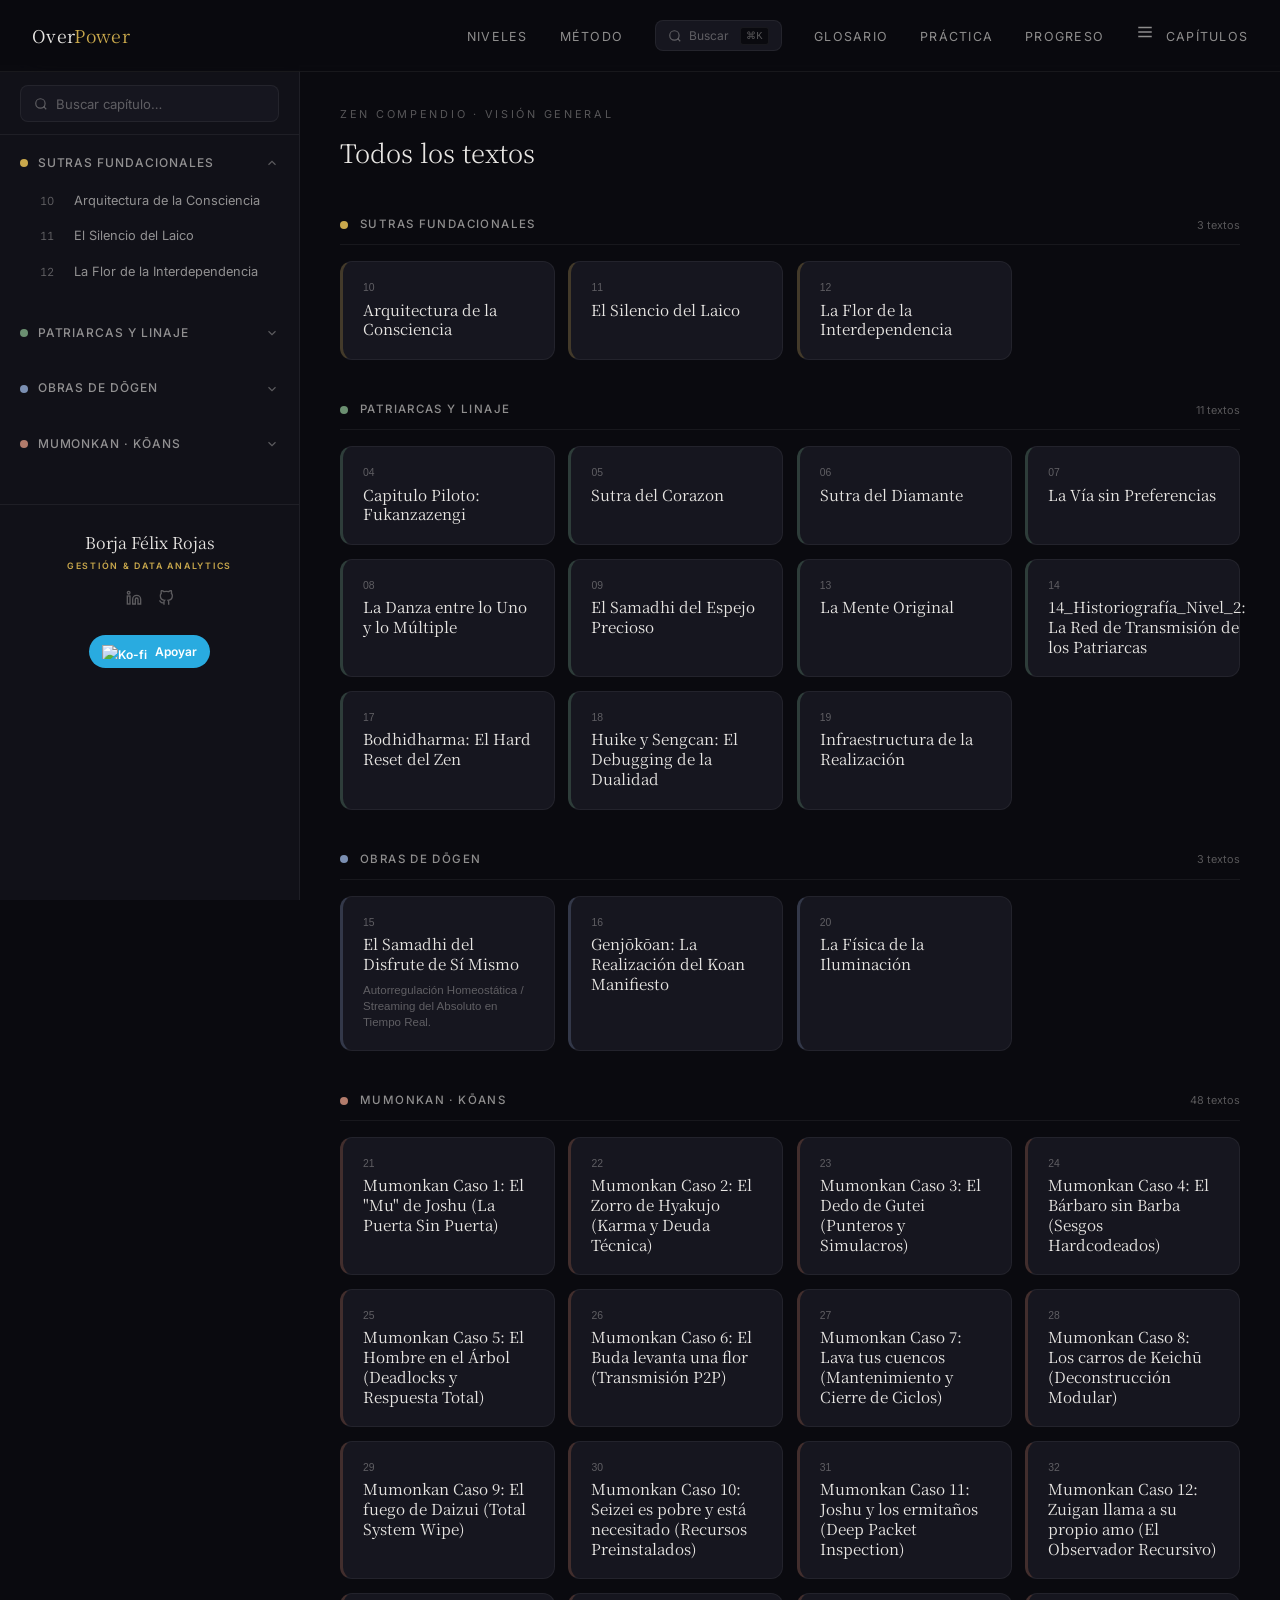
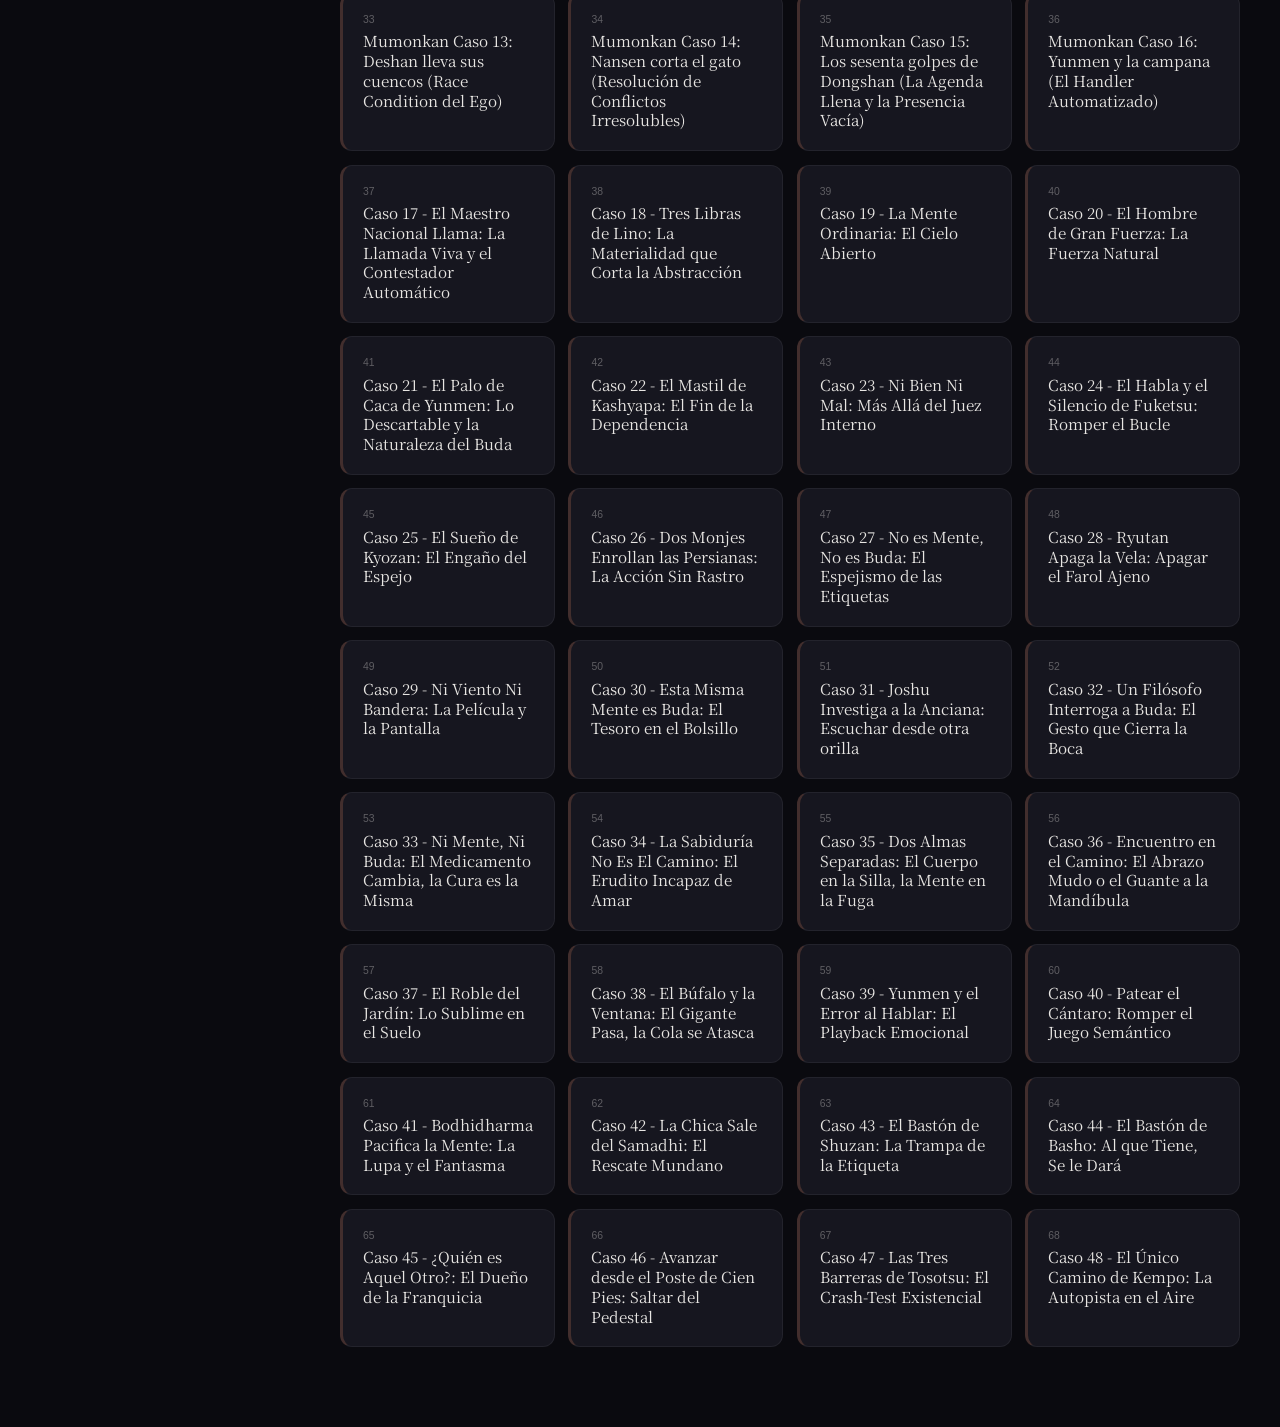
==== commit ac060ad3: "feat: add personal footprint and Ko-fi support (la huella)" ====
--- a/web/explorar.html
+++ b/web/explorar.html
@@ -88,6 +88,26 @@
                 <!-- Built by reader.js -->
             </div>
 
+            <!-- LA HUELLA (Compact Author Profile) -->
+            <div class="author-profile" style="margin-top: 2rem; border-top: 1px solid var(--border-subtle); padding-top: 1.5rem; gap: 0.8rem;">
+                <div class="author-info">
+                    <h4 class="author-name" style="font-size: 1rem;">Borja Félix Rojas</h4>
+                    <p class="author-title" style="font-size: 0.55rem;">Gestión & Data Analytics</p>
+                </div>
+                <div class="author-socials" style="gap: 1rem; margin-bottom: 0.5rem;">
+                    <a href="https://www.linkedin.com/in/borjafelixrojas/" target="_blank" rel="noopener noreferrer">
+                        <svg width="16" height="16" viewBox="0 0 24 24" fill="none" stroke="currentColor" stroke-width="2"><path d="M16 8a6 6 0 0 1 6 6v7h-4v-7a2 2 0 0 0-2-2 2 2 0 0 0-2 2v7h-4v-7a6 6 0 0 1 6-6z"/><rect x="2" y="9" width="4" height="12"/><circle cx="4" cy="4" r="2"/></svg>
+                    </a>
+                    <a href="https://github.com/DonBorgiFR" target="_blank" rel="noopener noreferrer">
+                        <svg width="16" height="16" viewBox="0 0 24 24" fill="none" stroke="currentColor" stroke-width="2"><path d="M9 19c-5 1.5-5-2.5-7-3m14 6v-3.87a3.37 3.37 0 0 0-.94-2.61c3.14-.35 6.44-1.54 6.44-7A5.44 5.44 0 0 0 20 4.77 5.07 5.07 0 0 0 19.91 1S18.73.65 16 2.48a13.38 13.38 0 0 0-7 0C6.27.65 5.09 1 5.09 1A5.07 5.07 0 0 0 5 4.77a5.44 5.44 0 0 0-1.5 3.78c0 5.42 3.3 6.61 6.44 7A3.37 3.37 0 0 0 9 18.13V22"/></svg>
+                    </a>
+                </div>
+                <a href="https://ko-fi.com/borjafelixrojas" target="_blank" class="kofi-button" style="font-size: 0.75rem; padding: 0.4rem 0.8rem;">
+                    <img src="https://storage.ko-fi.com/cdn/cup-border.png" alt="Ko-fi" style="height: 14px;">
+                    Apoyar
+                </a>
+            </div>
+
         </aside>
 
         <!-- ─── READER PANEL ─── -->
--- a/web/css/tokens.css
+++ b/web/css/tokens.css
@@ -241,6 +241,85 @@
     color: var(--text-tertiary);
 }
 
+/* ─── AUTHOR PROFILE (LA HUELLA) ─── */
+.author-profile {
+    margin-top: 3rem;
+    padding-top: 2rem;
+    border-top: 1px solid var(--border-subtle);
+    display: flex;
+    flex-direction: column;
+    align-items: center;
+    gap: 1.5rem;
+}
+
+.author-info {
+    text-align: center;
+}
+
+.author-name {
+    font-family: var(--font-display);
+    font-size: 1.2rem;
+    font-weight: 400;
+    margin-bottom: 0.2rem;
+    color: var(--text-primary);
+}
+
+.author-title {
+    font-size: 0.65rem;
+    letter-spacing: 0.2em;
+    text-transform: uppercase;
+    color: var(--accent-gold);
+    font-weight: 600;
+}
+
+.author-quote {
+    font-size: 0.9rem;
+    color: var(--text-secondary);
+    font-style: italic;
+    max-width: 500px;
+    margin: 1rem auto;
+    line-height: 1.6;
+}
+
+.author-socials {
+    display: flex;
+    gap: 1.5rem;
+    margin-bottom: 1rem;
+}
+
+.author-socials a {
+    color: var(--text-tertiary);
+    transition: color var(--transition-fast), transform var(--transition-fast);
+}
+
+.author-socials a:hover {
+    color: var(--accent-gold);
+    transform: translateY(-2px);
+}
+
+.kofi-button {
+    display: inline-flex;
+    align-items: center;
+    gap: 0.5rem;
+    background: #29abe0;
+    color: white !important;
+    padding: 0.6rem 1.2rem;
+    border-radius: 100px;
+    text-decoration: none;
+    font-size: 0.85rem;
+    font-weight: 600;
+    transition: transform var(--transition-fast), box-shadow var(--transition-fast);
+}
+
+.kofi-button:hover {
+    transform: translateY(-2px);
+    box-shadow: 0 4px 15px rgba(41, 171, 224, 0.3);
+}
+
+.kofi-button img {
+    height: 18px;
+}
+
 /* ─── RESPONSIVE ─── */
 @media (max-width: 768px) {
     .section { padding: 4rem 1.25rem; }
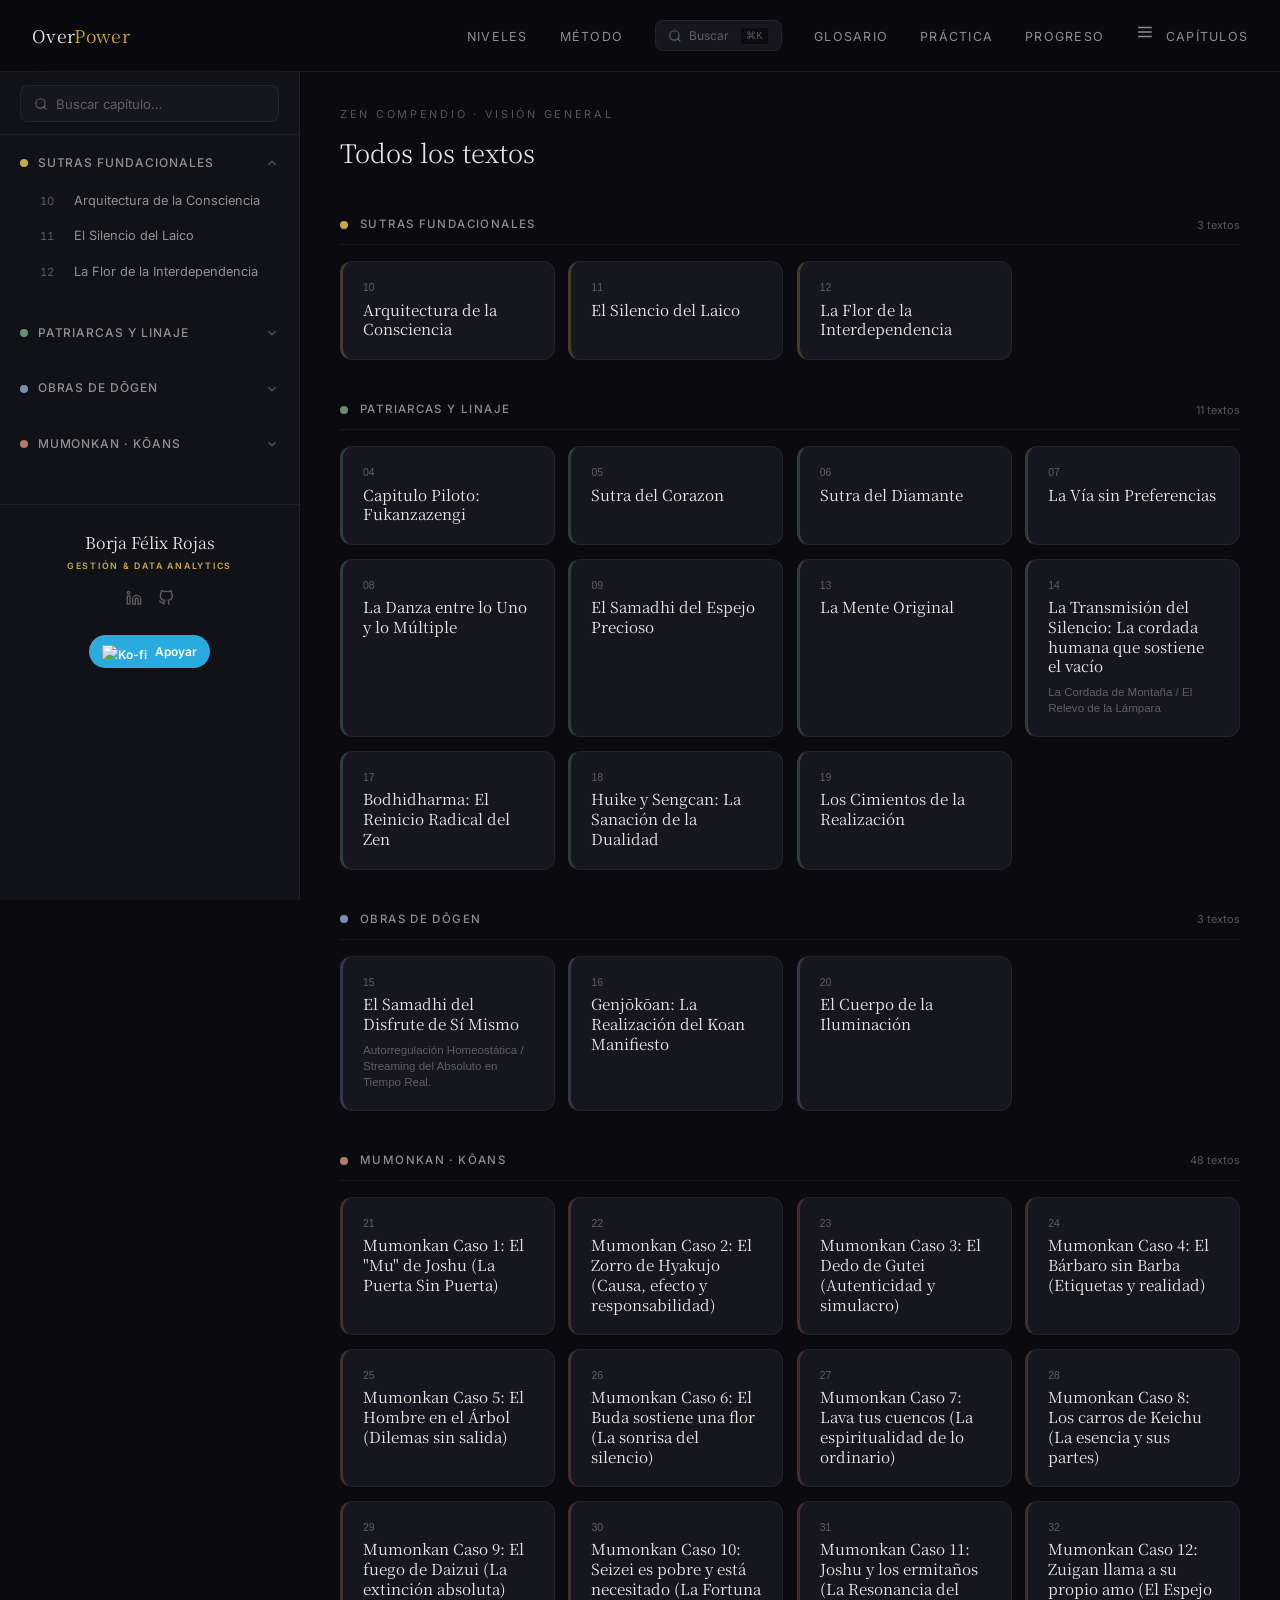
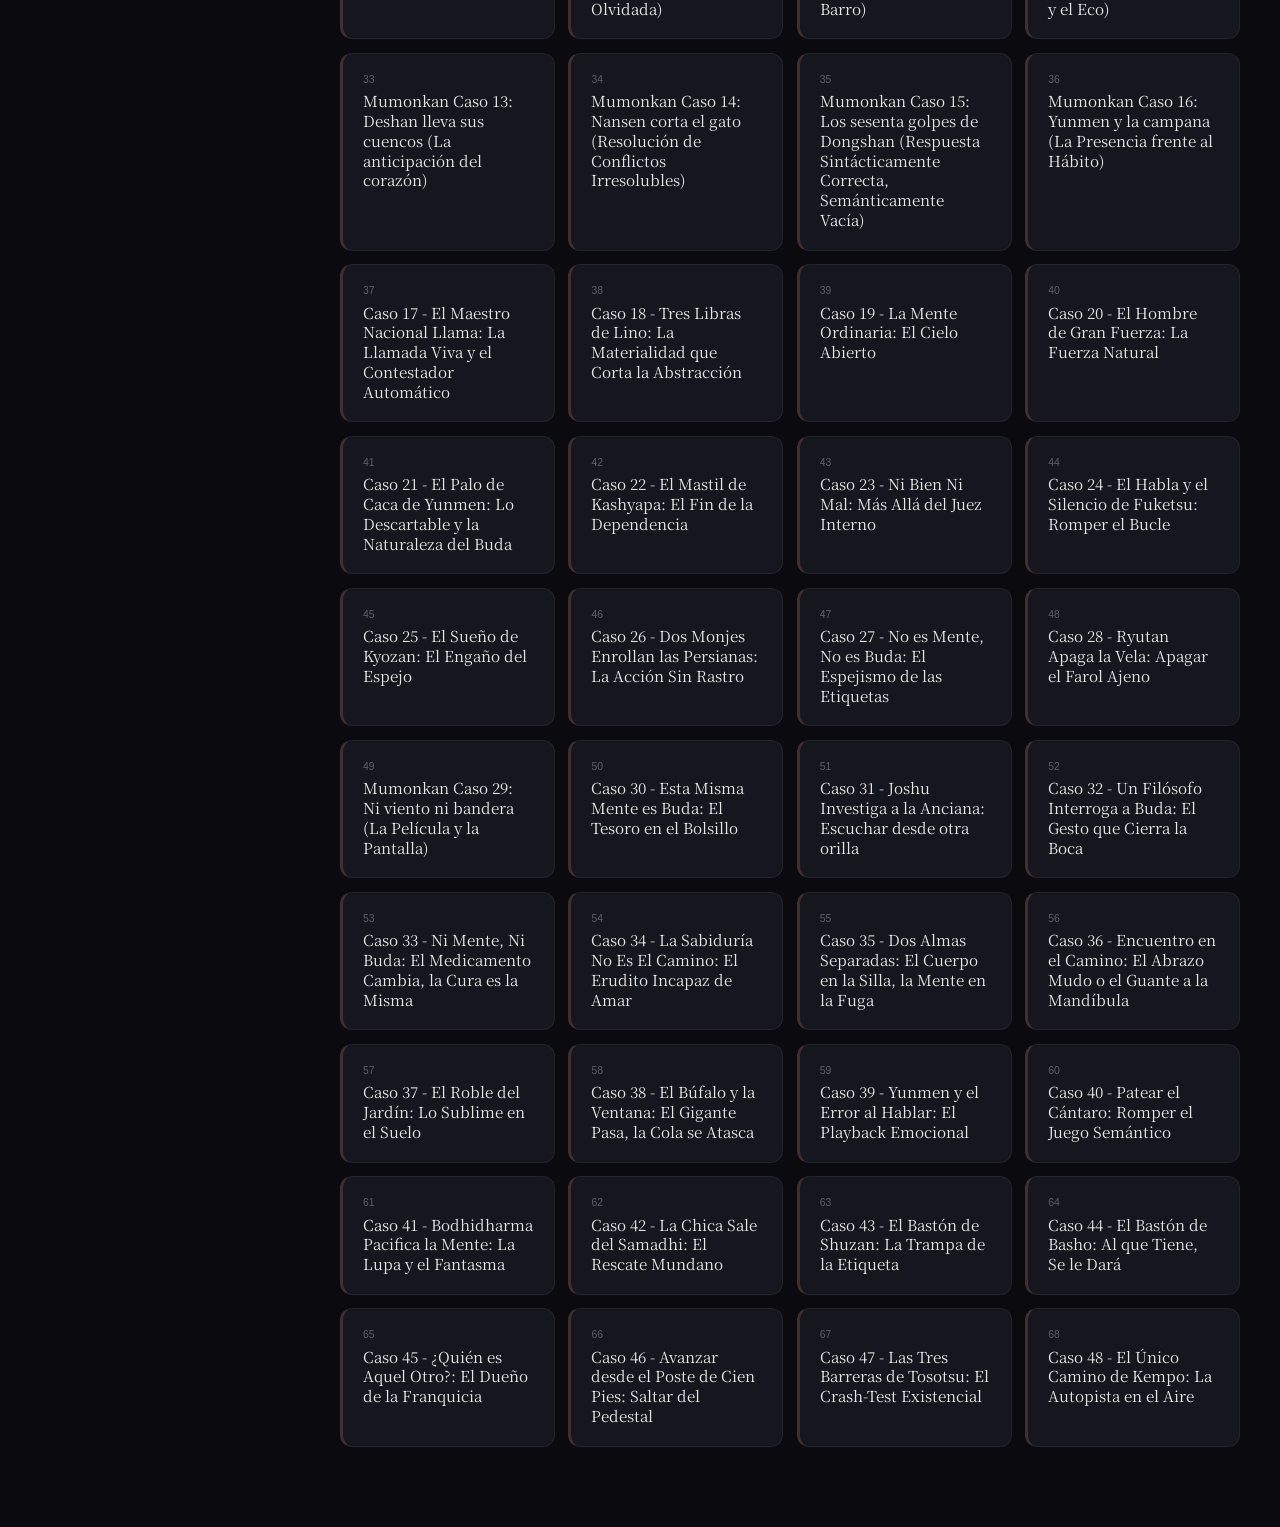
==== commit 55f8a7d1: "Mantenimiento y sincronizacion: Mumonkan 48/48, glosario 37 terminos, nueva imagen de banner y actua" ====
--- a/web/explorar.html
+++ b/web/explorar.html
@@ -3,8 +3,27 @@
 <head>
     <meta charset="UTF-8">
     <meta name="viewport" content="width=device-width, initial-scale=1.0">
-    <meta name="description" content="OverPower Compendio — Navega y lee los 32 capítulos del Zen traducido al lenguaje contemporáneo.">
+    <link rel="icon" type="image/png" href="favicon.png">
+    <meta name="theme-color" content="#0a0a0f">
+
+    <!-- Primary Meta Tags -->
     <title>Explorar · OverPower Zen Compendium</title>
+    <meta name="title" content="Explorar · OverPower Zen Compendium">
+    <meta name="description" content="Navega por los 68 capítulos del Zen contemporáneo. Un puente entre la tradición milenaria y la realidad occidental.">
+
+    <!-- Open Graph / Facebook -->
+    <meta property="og:type" content="website">
+    <meta property="og:url" content="https://overpower-opal.vercel.app/explorar.html">
+    <meta property="og:title" content="Explorar · OverPower Zen Compendium">
+    <meta property="og:description" content="Navega por los 68 capítulos del Zen contemporáneo. Un puente entre la tradición milenaria y la realidad occidental.">
+    <meta property="og:image" content="https://overpower-opal.vercel.app/img/og-image.png">
+
+    <!-- Twitter -->
+    <meta property="twitter:card" content="summary_large_image">
+    <meta property="twitter:url" content="https://overpower-opal.vercel.app/explorar.html">
+    <meta property="twitter:title" content="Explorar · OverPower Zen Compendium">
+    <meta property="twitter:description" content="Navega por los 68 capítulos del Zen contemporáneo. Un puente entre la tradición milenaria y la realidad occidental.">
+    <meta property="twitter:image" content="https://overpower-opal.vercel.app/img/og-image.png">
 
     <link rel="preconnect" href="https://fonts.googleapis.com">
     <link rel="preconnect" href="https://fonts.gstatic.com" crossorigin>
--- a/web/css/reader.css
+++ b/web/css/reader.css
@@ -383,13 +383,13 @@
     margin-top: 4rem;
     padding-top: 2rem;
     border-top: 1px solid var(--border-subtle);
-    gap: 1rem;
+    gap: 1.5rem;
 }
 
 .reader-nav-btn {
     display: flex;
     align-items: center;
-    gap: 0.5rem;
+    gap: 0.75rem;
     padding: 0.75rem 1.25rem;
     border: 1px solid var(--border-subtle);
     border-radius: var(--radius-md);
@@ -400,11 +400,20 @@
     cursor: pointer;
     transition: var(--transition-fast);
     text-decoration: none;
-    max-width: 240px;
+    flex: 1;
+    min-width: 0;
+    max-width: 280px;
 }
 .reader-nav-btn:hover {
     border-color: var(--accent-gold);
     color: var(--accent-gold);
+}
+.reader-nav-btn > span {
+    flex: 1;
+    min-width: 0;
+    overflow: hidden;
+    display: flex;
+    flex-direction: column;
 }
 .reader-nav-btn .nav-btn-title {
     font-size: 0.75rem;
@@ -420,8 +429,19 @@
     overflow: hidden;
     text-overflow: ellipsis;
 }
-.reader-nav-btn.prev { flex-direction: row; }
-.reader-nav-btn.next { flex-direction: row-reverse; margin-left: auto; }
+.reader-nav-btn.prev {
+    flex-direction: row;
+}
+.reader-nav-btn.prev > span {
+    text-align: left;
+}
+.reader-nav-btn.next {
+    flex-direction: row-reverse;
+    margin-left: auto;
+}
+.reader-nav-btn.next > span {
+    text-align: right;
+}
 
 /* Progress bar */
 .reader-progress {
